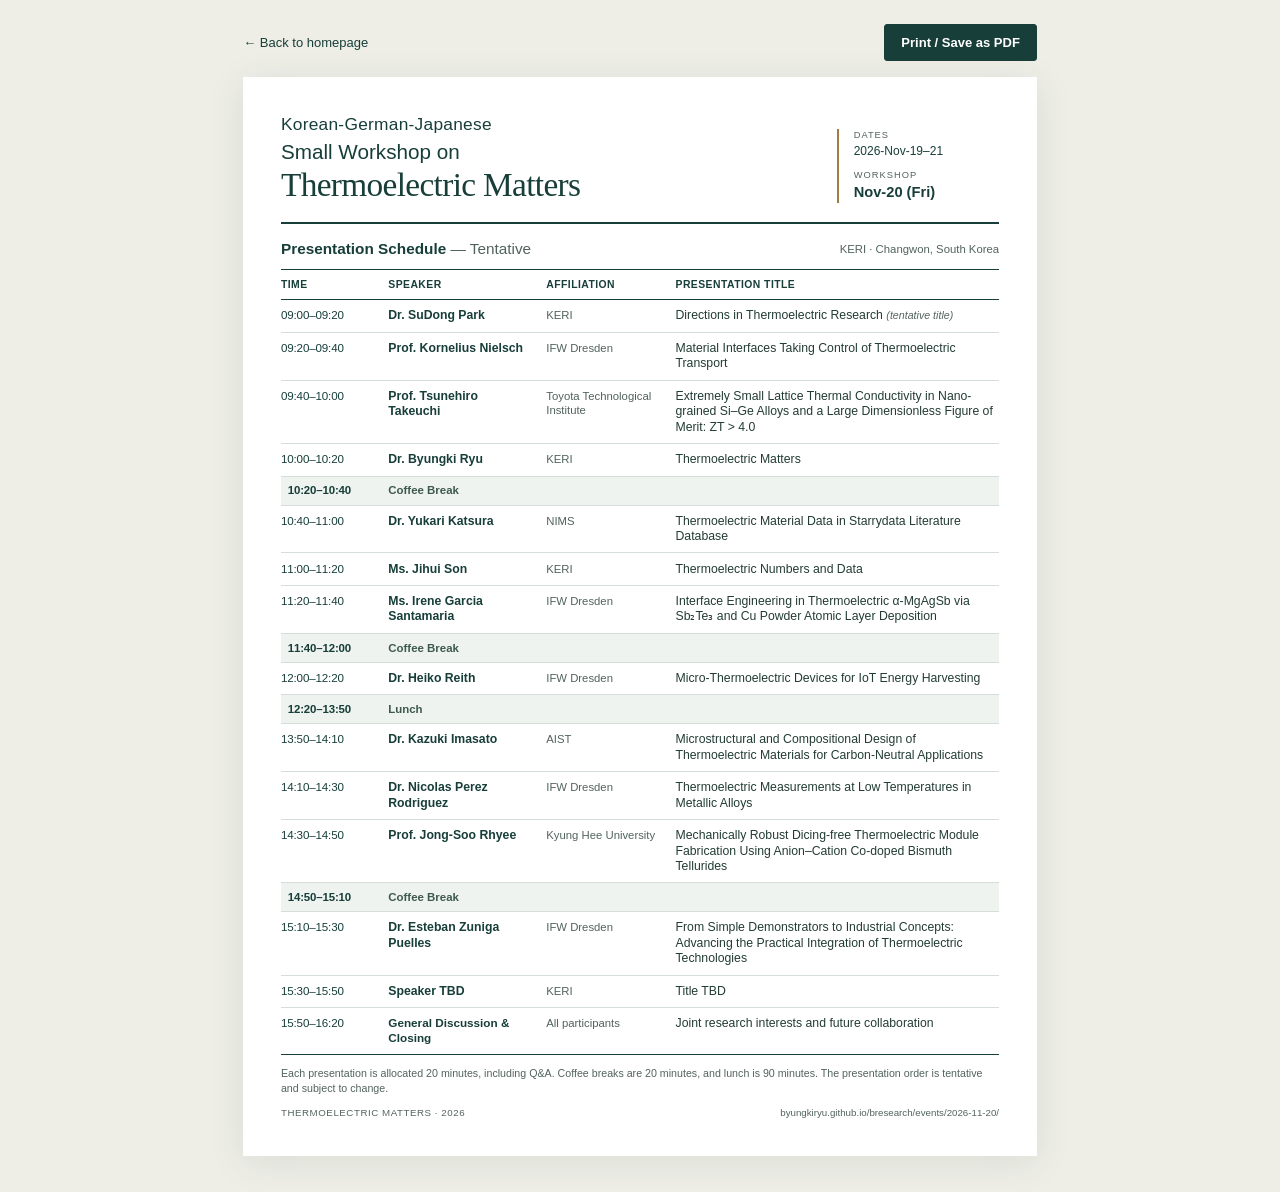
==== src/events/2026-11-20/index.html @ 272d26db "Add printable Thermoelectric Matters workshop page Publish the November 20, 2026 tentative program a" ====
<!doctype html>
<html lang="en">
<head>
  <meta charset="utf-8">
  <meta name="viewport" content="width=device-width, initial-scale=1">
  <meta name="theme-color" content="#173e39">
  <meta name="description" content="Tentative presentation schedule for the Korean-German-Japanese Small Workshop on Thermoelectric Matters, November 20, 2026, at KERI in Changwon.">
  <title>Thermoelectric Matters · Workshop Program · November 20, 2026</title>
  <style>
    :root { --ink: #173e39; --muted: #52635e; --line: #d5ded8; --accent: #a27c43; --wash: #eef3ef; }
    * { box-sizing: border-box; }
    body { margin: 0; color: var(--ink); background: #eeeee7; font-family: Arial, Helvetica, sans-serif; -webkit-font-smoothing: antialiased; }
    a { color: inherit; }
    a:focus-visible, button:focus-visible { outline: 3px solid var(--accent); outline-offset: 4px; }
    .toolbar { width: min(210mm, calc(100% - 32px)); margin: 24px auto 16px; display: flex; align-items: center; justify-content: space-between; gap: 16px; font-size: 13px; }
    .back-link { text-decoration: none; }
    .back-link:hover { text-decoration: underline; }
    .print-button { appearance: none; border: 1px solid var(--ink); border-radius: 3px; padding: 10px 16px; color: white; background: var(--ink); font: inherit; font-weight: 600; cursor: pointer; }
    .print-button:hover { background: #28564d; }
    .paper { width: 210mm; max-width: calc(100% - 32px); margin: 0 auto 36px; padding: 10mm; background: white; box-shadow: 0 6px 35px #173e3918; }
    .masthead { display: grid; grid-template-columns: minmax(0, 1fr) 43mm; align-items: end; gap: 7mm; padding: 0 0 5mm; border-bottom: 2px solid var(--ink); }
    h1 { margin: 0; font-weight: 400; line-height: 1.12; }
    .countries { display: block; font-size: 13pt; letter-spacing: .015em; margin-bottom: 1.6mm; }
    .event-kind { display: block; font-size: 15.5pt; margin-bottom: .6mm; }
    .subject { display: block; font-family: Georgia, 'Times New Roman', serif; font-size: 25pt; letter-spacing: -.65px; }
    .event-meta { border-left: 2px solid var(--accent); padding-left: 4mm; font-size: 9pt; line-height: 1.35; }
    .event-meta p { margin: 0 0 2.5mm; }
    .event-meta p:last-child { margin-bottom: 0; }
    .meta-label { display: block; text-transform: uppercase; letter-spacing: 1px; color: var(--muted); font-size: 7pt; margin-bottom: .5mm; }
    .workshop-date { font-size: 11pt; font-weight: 700; }
    .section-heading { display: flex; align-items: center; justify-content: space-between; gap: 12px; margin: 4mm 0 2.8mm; }
    h2 { font-size: 11.5pt; line-height: 1.25; font-weight: 700; margin: 0; }
    h2 span { font-weight: 400; color: var(--muted); }
    .venue { margin: 0; color: var(--muted); font-size: 8.5pt; text-align: right; }
    table { border-collapse: collapse; table-layout: fixed; width: 100%; font-size: 9.2pt; line-height: 1.25; }
    col.time { width: 14%; }
    col.speaker { width: 22%; }
    col.affiliation { width: 18%; }
    col.presentation { width: 46%; }
    th { padding: 2.2mm 1.8mm; text-align: left; font-size: 7.8pt; letter-spacing: .45px; text-transform: uppercase; border-top: 1px solid var(--ink); border-bottom: 1px solid var(--ink); font-weight: 700; }
    td { padding: 2.15mm 1.8mm; vertical-align: top; border-bottom: .6px solid var(--line); overflow-wrap: normal; }
    th:first-child, td:first-child { padding-left: 0; }
    th:last-child, td:last-child { padding-right: 0; }
    td.time { white-space: nowrap; font-size: 8.7pt; font-variant-numeric: tabular-nums; letter-spacing: -.15px; }
    td.speaker { font-weight: 600; }
    td.affiliation { font-size: 8.5pt; color: var(--muted); }
    td.title { color: #233c35; }
    .tentative-title { font-size: 8pt; font-weight: 400; color: var(--muted); white-space: nowrap; }
    .break td { padding-top: 1.8mm; padding-bottom: 1.8mm; background: var(--wash); font-size: 8.6pt; font-weight: 600; }
    .break td:first-child { padding-left: 1.8mm; }
    .break td:last-child { color: #3e5950; }
    .closing td { border-bottom: 1px solid var(--ink); }
    .closing .speaker { font-size: 8.8pt; }
    .program-note { margin: 3mm 0 0; color: var(--muted); font-size: 8pt; line-height: 1.4; }
    .paper-footer { margin-top: 3mm; display: flex; justify-content: space-between; align-items: center; gap: 12px; font-size: 7.3pt; color: var(--muted); }
    .paper-footer span:first-child { letter-spacing: .55px; }
    .paper-footer a { text-decoration: none; }
    @media screen and (max-width: 720px) {
      .toolbar { margin-top: 16px; font-size: 12px; }
      .print-button { padding: 9px 11px; }
      .paper { padding: 22px 18px; }
      .masthead { display: block; }
      .countries { font-size: 12pt; }
      .event-kind { font-size: 14pt; }
      .subject { font-size: 25pt; }
      .event-meta { margin-top: 18px; display: flex; gap: 22px; }
      .event-meta p { margin: 0; }
      .section-heading { display: block; margin-top: 18px; }
      .venue { text-align: left; margin-top: 5px; }
      .schedule-scroll { overflow-x: auto; margin-top: 12px; }
      table { min-width: 680px; }
      .program-note { margin-top: 14px; }
      .paper-footer { align-items: flex-start; flex-direction: column; gap: 5px; margin-top: 15px; }
    }
    @page { size: A4 portrait; margin: 10mm; }
    @media print {
      html, body { width: auto; margin: 0; padding: 0; background: white; }
      body { -webkit-print-color-adjust: exact; print-color-adjust: exact; }
      .toolbar { display: none !important; }
      .paper { width: auto; max-width: none; margin: 0; padding: 0; box-shadow: none; }
      .schedule-scroll { overflow: visible; }
      table { min-width: 0; }
      thead { display: table-header-group; }
      tr, .masthead, .section-heading, .program-note, .paper-footer { break-inside: avoid; page-break-inside: avoid; }
      h2 { break-after: avoid; }
      a { text-decoration: none; }
    }
  </style>
</head>
<body>
  <nav class="toolbar" aria-label="Program actions">
    <a class="back-link" href="../../#news">← Back to homepage</a>
    <button class="print-button" type="button" id="print-program">Print / Save as PDF</button>
  </nav>
  <main class="paper">
    <header class="masthead">
      <h1><span class="countries">Korean-German-Japanese</span> <span class="event-kind">Small Workshop on</span> <span class="subject">Thermoelectric Matters</span></h1>
      <div class="event-meta">
        <p><span class="meta-label">Dates</span>2026-Nov-19–21</p>
        <p><span class="meta-label">Workshop</span><strong class="workshop-date">Nov-20 (Fri)</strong></p>
      </div>
    </header>
    <div class="section-heading">
      <h2>Presentation Schedule <span>— Tentative</span></h2>
      <p class="venue">KERI · Changwon, South Korea</p>
    </div>
    <div class="schedule-scroll" role="region" aria-label="Workshop presentation schedule" tabindex="0">
      <table aria-label="Tentative presentation schedule for November 20, 2026">
        <colgroup><col class="time"><col class="speaker"><col class="affiliation"><col class="presentation"></colgroup>
        <thead><tr><th scope="col">Time</th><th scope="col">Speaker</th><th scope="col">Affiliation</th><th scope="col">Presentation Title</th></tr></thead>
        <tbody>
          <tr class="talk"><td class="time">09:00–09:20</td><td class="speaker">Dr. SuDong Park</td><td class="affiliation">KERI</td><td class="title">Directions in Thermoelectric Research <em class="tentative-title">(tentative title)</em></td></tr>
          <tr class="talk"><td class="time">09:20–09:40</td><td class="speaker">Prof. Kornelius Nielsch</td><td class="affiliation">IFW Dresden</td><td class="title">Material Interfaces Taking Control of Thermoelectric Transport</td></tr>
          <tr class="talk"><td class="time">09:40–10:00</td><td class="speaker">Prof. Tsunehiro Takeuchi</td><td class="affiliation">Toyota Technological Institute</td><td class="title">Extremely Small Lattice Thermal Conductivity in Nano-grained Si–Ge Alloys and a Large Dimensionless Figure of Merit: ZT &gt; 4.0</td></tr>
          <tr class="talk"><td class="time">10:00–10:20</td><td class="speaker">Dr. Byungki Ryu</td><td class="affiliation">KERI</td><td class="title">Thermoelectric Matters</td></tr>
          <tr class="break"><td class="time">10:20–10:40</td><td colspan="3">Coffee Break</td></tr>
          <tr class="talk"><td class="time">10:40–11:00</td><td class="speaker">Dr. Yukari Katsura</td><td class="affiliation">NIMS</td><td class="title">Thermoelectric Material Data in Starrydata Literature Database</td></tr>
          <tr class="talk"><td class="time">11:00–11:20</td><td class="speaker">Ms. Jihui Son</td><td class="affiliation">KERI</td><td class="title">Thermoelectric Numbers and Data</td></tr>
          <tr class="talk"><td class="time">11:20–11:40</td><td class="speaker">Ms. Irene Garcia Santamaria</td><td class="affiliation">IFW Dresden</td><td class="title">Interface Engineering in Thermoelectric α-MgAgSb via Sb₂Te₃ and Cu Powder Atomic Layer Deposition</td></tr>
          <tr class="break"><td class="time">11:40–12:00</td><td colspan="3">Coffee Break</td></tr>
          <tr class="talk"><td class="time">12:00–12:20</td><td class="speaker">Dr. Heiko Reith</td><td class="affiliation">IFW Dresden</td><td class="title">Micro-Thermoelectric Devices for IoT Energy Harvesting</td></tr>
          <tr class="break"><td class="time">12:20–13:50</td><td colspan="3">Lunch</td></tr>
          <tr class="talk"><td class="time">13:50–14:10</td><td class="speaker">Dr. Kazuki Imasato</td><td class="affiliation">AIST</td><td class="title">Microstructural and Compositional Design of Thermoelectric Materials for Carbon-Neutral Applications</td></tr>
          <tr class="talk"><td class="time">14:10–14:30</td><td class="speaker">Dr. Nicolas Perez Rodriguez</td><td class="affiliation">IFW Dresden</td><td class="title">Thermoelectric Measurements at Low Temperatures in Metallic Alloys</td></tr>
          <tr class="talk"><td class="time">14:30–14:50</td><td class="speaker">Prof. Jong-Soo Rhyee</td><td class="affiliation">Kyung Hee University</td><td class="title">Mechanically Robust Dicing-free Thermoelectric Module Fabrication Using Anion–Cation Co-doped Bismuth Tellurides</td></tr>
          <tr class="break"><td class="time">14:50–15:10</td><td colspan="3">Coffee Break</td></tr>
          <tr class="talk"><td class="time">15:10–15:30</td><td class="speaker">Dr. Esteban Zuniga Puelles</td><td class="affiliation">IFW Dresden</td><td class="title">From Simple Demonstrators to Industrial Concepts: Advancing the Practical Integration of Thermoelectric Technologies</td></tr>
          <tr class="talk"><td class="time">15:30–15:50</td><td class="speaker">Speaker TBD</td><td class="affiliation">KERI</td><td class="title">Title TBD</td></tr>
          <tr class="closing"><td class="time">15:50–16:20</td><td class="speaker">General Discussion &amp; Closing</td><td class="affiliation">All participants</td><td class="title">Joint research interests and future collaboration</td></tr>
        </tbody>
      </table>
    </div>
    <p class="program-note">Each presentation is allocated 20 minutes, including Q&amp;A. Coffee breaks are 20 minutes, and lunch is 90 minutes. The presentation order is tentative and subject to change.</p>
    <footer class="paper-footer"><span>THERMOELECTRIC MATTERS · 2026</span><a href="https://byungkiryu.github.io/bresearch/events/2026-11-20/">byungkiryu.github.io/bresearch/events/2026-11-20/</a></footer>
  </main>
  <script>document.getElementById('print-program').addEventListener('click', function () { window.print(); });</script>
</body>
</html>
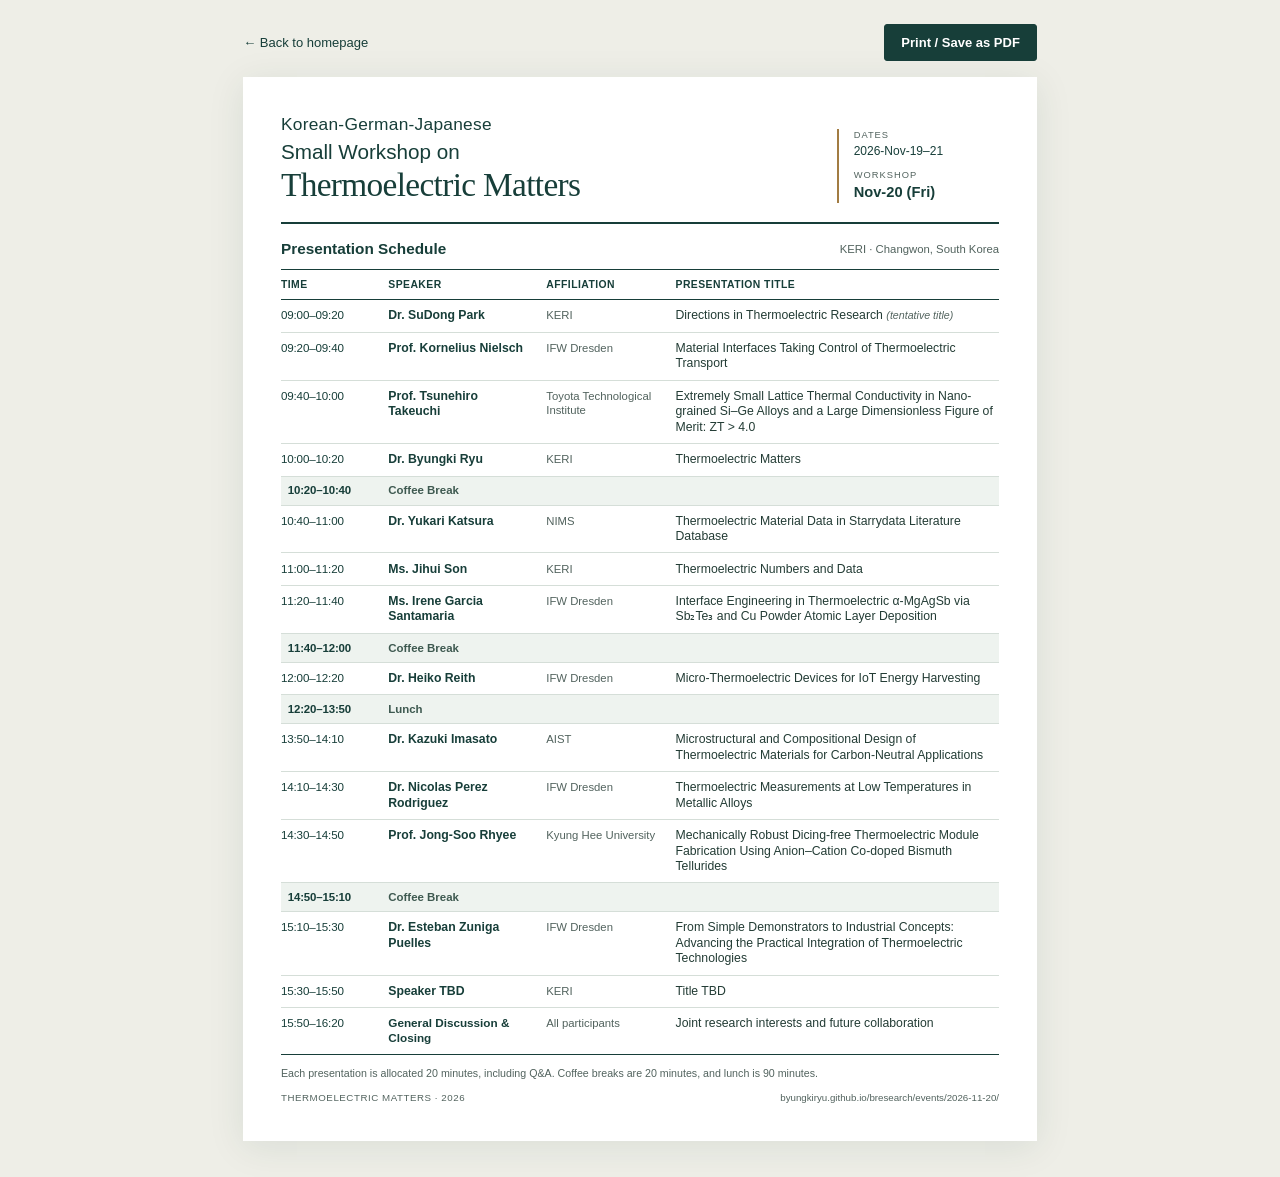
==== commit 91af1843: "Update presentation bibliography and workshop schedule wording Import the November 9 Zotero presenta" ====
--- a/src/events/2026-11-20/index.html
+++ b/src/events/2026-11-20/index.html
@@ -4,7 +4,7 @@
   <meta charset="utf-8">
   <meta name="viewport" content="width=device-width, initial-scale=1">
   <meta name="theme-color" content="#173e39">
-  <meta name="description" content="Tentative presentation schedule for the Korean-German-Japanese Small Workshop on Thermoelectric Matters, November 20, 2026, at KERI in Changwon.">
+  <meta name="description" content="Presentation schedule for the Korean-German-Japanese Small Workshop on Thermoelectric Matters, November 20, 2026, at KERI in Changwon.">
   <title>Thermoelectric Matters · Workshop Program · November 20, 2026</title>
   <style>
     :root { --ink: #173e39; --muted: #52635e; --line: #d5ded8; --accent: #a27c43; --wash: #eef3ef; }
@@ -101,11 +101,11 @@
       </div>
     </header>
     <div class="section-heading">
-      <h2>Presentation Schedule <span>— Tentative</span></h2>
+      <h2>Presentation Schedule</h2>
       <p class="venue">KERI · Changwon, South Korea</p>
     </div>
     <div class="schedule-scroll" role="region" aria-label="Workshop presentation schedule" tabindex="0">
-      <table aria-label="Tentative presentation schedule for November 20, 2026">
+      <table aria-label="Presentation schedule for November 20, 2026">
         <colgroup><col class="time"><col class="speaker"><col class="affiliation"><col class="presentation"></colgroup>
         <thead><tr><th scope="col">Time</th><th scope="col">Speaker</th><th scope="col">Affiliation</th><th scope="col">Presentation Title</th></tr></thead>
         <tbody>
@@ -130,7 +130,7 @@
         </tbody>
       </table>
     </div>
-    <p class="program-note">Each presentation is allocated 20 minutes, including Q&amp;A. Coffee breaks are 20 minutes, and lunch is 90 minutes. The presentation order is tentative and subject to change.</p>
+    <p class="program-note">Each presentation is allocated 20 minutes, including Q&amp;A. Coffee breaks are 20 minutes, and lunch is 90 minutes.</p>
     <footer class="paper-footer"><span>THERMOELECTRIC MATTERS · 2026</span><a href="https://byungkiryu.github.io/bresearch/events/2026-11-20/">byungkiryu.github.io/bresearch/events/2026-11-20/</a></footer>
   </main>
   <script>document.getElementById('print-program').addEventListener('click', function () { window.print(); });</script>
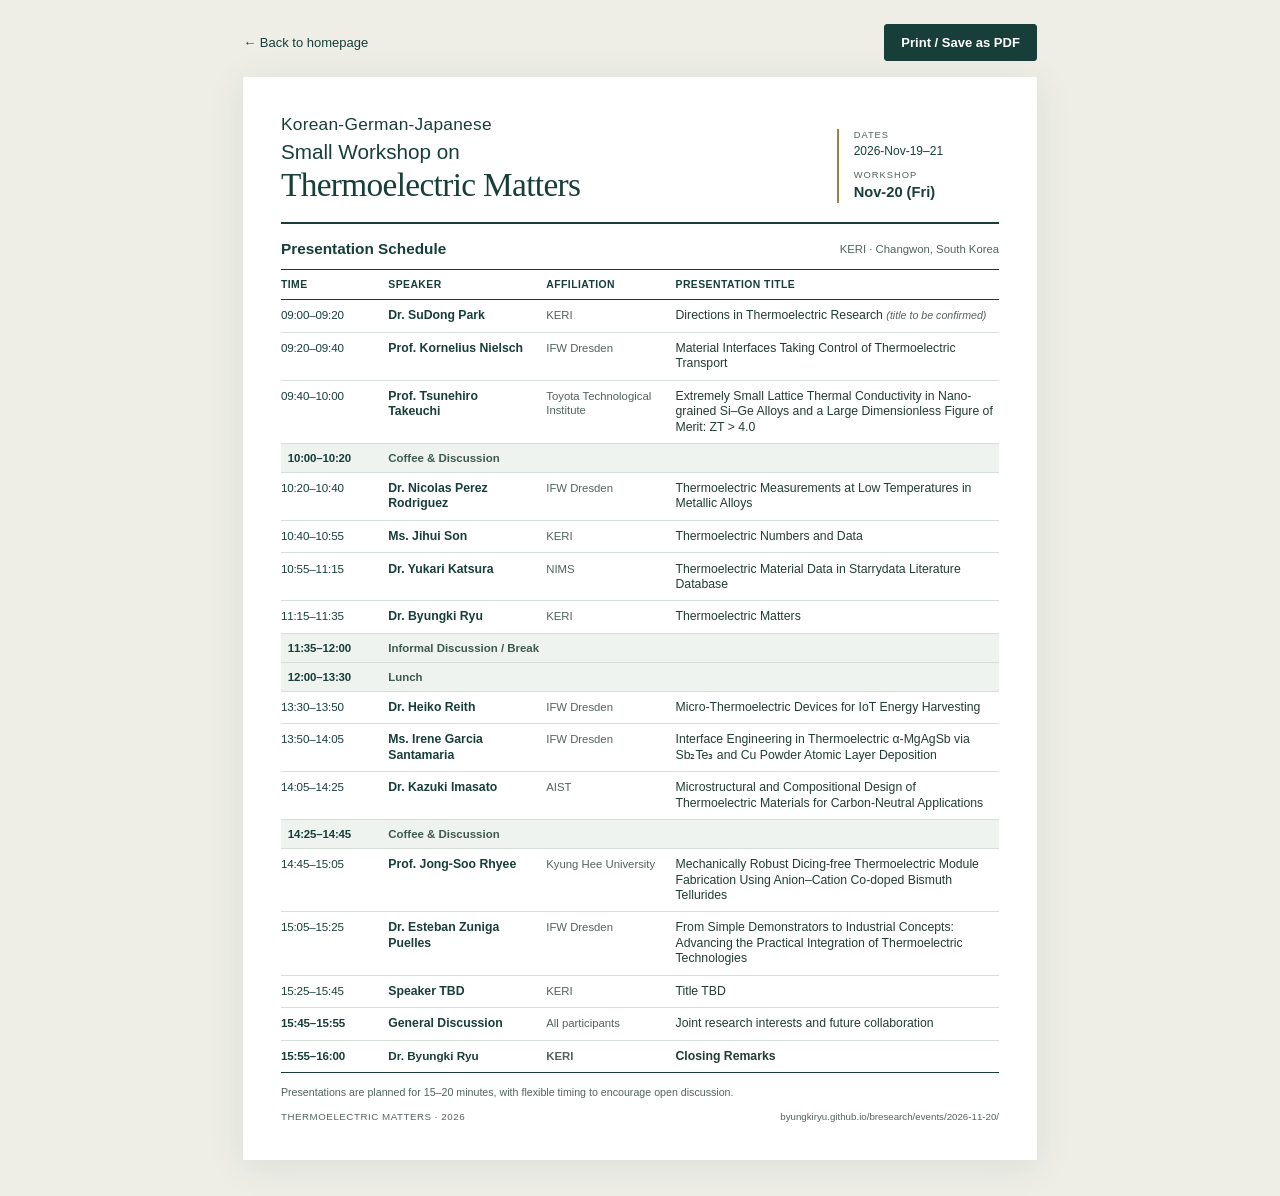
==== commit 52788c30: "Revise November workshop program and discussion timings Apply the supplied 19-row program, including" ====
--- a/src/events/2026-11-20/index.html
+++ b/src/events/2026-11-20/index.html
@@ -45,11 +45,12 @@
     td.speaker { font-weight: 600; }
     td.affiliation { font-size: 8.5pt; color: var(--muted); }
     td.title { color: #233c35; }
-    .tentative-title { font-size: 8pt; font-weight: 400; color: var(--muted); white-space: nowrap; }
+    .title-note { font-size: 8pt; font-weight: 400; color: var(--muted); white-space: nowrap; }
     .break td { padding-top: 1.8mm; padding-bottom: 1.8mm; background: var(--wash); font-size: 8.6pt; font-weight: 600; }
     .break td:first-child { padding-left: 1.8mm; }
     .break td:last-child { color: #3e5950; }
     .closing td { border-bottom: 1px solid var(--ink); }
+    .closing td, .discussion .time { font-weight: 600; }
     .closing .speaker { font-size: 8.8pt; }
     .program-note { margin: 3mm 0 0; color: var(--muted); font-size: 8pt; line-height: 1.4; }
     .paper-footer { margin-top: 3mm; display: flex; justify-content: space-between; align-items: center; gap: 12px; font-size: 7.3pt; color: var(--muted); }
@@ -109,28 +110,29 @@
         <colgroup><col class="time"><col class="speaker"><col class="affiliation"><col class="presentation"></colgroup>
         <thead><tr><th scope="col">Time</th><th scope="col">Speaker</th><th scope="col">Affiliation</th><th scope="col">Presentation Title</th></tr></thead>
         <tbody>
-          <tr class="talk"><td class="time">09:00–09:20</td><td class="speaker">Dr. SuDong Park</td><td class="affiliation">KERI</td><td class="title">Directions in Thermoelectric Research <em class="tentative-title">(tentative title)</em></td></tr>
+          <tr class="talk"><td class="time">09:00–09:20</td><td class="speaker">Dr. SuDong Park</td><td class="affiliation">KERI</td><td class="title">Directions in Thermoelectric Research <em class="title-note">(title to be confirmed)</em></td></tr>
           <tr class="talk"><td class="time">09:20–09:40</td><td class="speaker">Prof. Kornelius Nielsch</td><td class="affiliation">IFW Dresden</td><td class="title">Material Interfaces Taking Control of Thermoelectric Transport</td></tr>
           <tr class="talk"><td class="time">09:40–10:00</td><td class="speaker">Prof. Tsunehiro Takeuchi</td><td class="affiliation">Toyota Technological Institute</td><td class="title">Extremely Small Lattice Thermal Conductivity in Nano-grained Si–Ge Alloys and a Large Dimensionless Figure of Merit: ZT &gt; 4.0</td></tr>
-          <tr class="talk"><td class="time">10:00–10:20</td><td class="speaker">Dr. Byungki Ryu</td><td class="affiliation">KERI</td><td class="title">Thermoelectric Matters</td></tr>
-          <tr class="break"><td class="time">10:20–10:40</td><td colspan="3">Coffee Break</td></tr>
-          <tr class="talk"><td class="time">10:40–11:00</td><td class="speaker">Dr. Yukari Katsura</td><td class="affiliation">NIMS</td><td class="title">Thermoelectric Material Data in Starrydata Literature Database</td></tr>
-          <tr class="talk"><td class="time">11:00–11:20</td><td class="speaker">Ms. Jihui Son</td><td class="affiliation">KERI</td><td class="title">Thermoelectric Numbers and Data</td></tr>
-          <tr class="talk"><td class="time">11:20–11:40</td><td class="speaker">Ms. Irene Garcia Santamaria</td><td class="affiliation">IFW Dresden</td><td class="title">Interface Engineering in Thermoelectric α-MgAgSb via Sb₂Te₃ and Cu Powder Atomic Layer Deposition</td></tr>
-          <tr class="break"><td class="time">11:40–12:00</td><td colspan="3">Coffee Break</td></tr>
-          <tr class="talk"><td class="time">12:00–12:20</td><td class="speaker">Dr. Heiko Reith</td><td class="affiliation">IFW Dresden</td><td class="title">Micro-Thermoelectric Devices for IoT Energy Harvesting</td></tr>
-          <tr class="break"><td class="time">12:20–13:50</td><td colspan="3">Lunch</td></tr>
-          <tr class="talk"><td class="time">13:50–14:10</td><td class="speaker">Dr. Kazuki Imasato</td><td class="affiliation">AIST</td><td class="title">Microstructural and Compositional Design of Thermoelectric Materials for Carbon-Neutral Applications</td></tr>
-          <tr class="talk"><td class="time">14:10–14:30</td><td class="speaker">Dr. Nicolas Perez Rodriguez</td><td class="affiliation">IFW Dresden</td><td class="title">Thermoelectric Measurements at Low Temperatures in Metallic Alloys</td></tr>
-          <tr class="talk"><td class="time">14:30–14:50</td><td class="speaker">Prof. Jong-Soo Rhyee</td><td class="affiliation">Kyung Hee University</td><td class="title">Mechanically Robust Dicing-free Thermoelectric Module Fabrication Using Anion–Cation Co-doped Bismuth Tellurides</td></tr>
-          <tr class="break"><td class="time">14:50–15:10</td><td colspan="3">Coffee Break</td></tr>
-          <tr class="talk"><td class="time">15:10–15:30</td><td class="speaker">Dr. Esteban Zuniga Puelles</td><td class="affiliation">IFW Dresden</td><td class="title">From Simple Demonstrators to Industrial Concepts: Advancing the Practical Integration of Thermoelectric Technologies</td></tr>
-          <tr class="talk"><td class="time">15:30–15:50</td><td class="speaker">Speaker TBD</td><td class="affiliation">KERI</td><td class="title">Title TBD</td></tr>
-          <tr class="closing"><td class="time">15:50–16:20</td><td class="speaker">General Discussion &amp; Closing</td><td class="affiliation">All participants</td><td class="title">Joint research interests and future collaboration</td></tr>
+          <tr class="break"><td class="time">10:00–10:20</td><td colspan="3">Coffee &amp; Discussion</td></tr>
+          <tr class="talk"><td class="time">10:20–10:40</td><td class="speaker">Dr. Nicolas Perez Rodriguez</td><td class="affiliation">IFW Dresden</td><td class="title">Thermoelectric Measurements at Low Temperatures in Metallic Alloys</td></tr>
+          <tr class="talk"><td class="time">10:40–10:55</td><td class="speaker">Ms. Jihui Son</td><td class="affiliation">KERI</td><td class="title">Thermoelectric Numbers and Data</td></tr>
+          <tr class="talk"><td class="time">10:55–11:15</td><td class="speaker">Dr. Yukari Katsura</td><td class="affiliation">NIMS</td><td class="title">Thermoelectric Material Data in Starrydata Literature Database</td></tr>
+          <tr class="talk"><td class="time">11:15–11:35</td><td class="speaker">Dr. Byungki Ryu</td><td class="affiliation">KERI</td><td class="title">Thermoelectric Matters</td></tr>
+          <tr class="break"><td class="time">11:35–12:00</td><td colspan="3">Informal Discussion / Break</td></tr>
+          <tr class="break"><td class="time">12:00–13:30</td><td colspan="3">Lunch</td></tr>
+          <tr class="talk"><td class="time">13:30–13:50</td><td class="speaker">Dr. Heiko Reith</td><td class="affiliation">IFW Dresden</td><td class="title">Micro-Thermoelectric Devices for IoT Energy Harvesting</td></tr>
+          <tr class="talk"><td class="time">13:50–14:05</td><td class="speaker">Ms. Irene Garcia Santamaria</td><td class="affiliation">IFW Dresden</td><td class="title">Interface Engineering in Thermoelectric α-MgAgSb via Sb₂Te₃ and Cu Powder Atomic Layer Deposition</td></tr>
+          <tr class="talk"><td class="time">14:05–14:25</td><td class="speaker">Dr. Kazuki Imasato</td><td class="affiliation">AIST</td><td class="title">Microstructural and Compositional Design of Thermoelectric Materials for Carbon-Neutral Applications</td></tr>
+          <tr class="break"><td class="time">14:25–14:45</td><td colspan="3">Coffee &amp; Discussion</td></tr>
+          <tr class="talk"><td class="time">14:45–15:05</td><td class="speaker">Prof. Jong-Soo Rhyee</td><td class="affiliation">Kyung Hee University</td><td class="title">Mechanically Robust Dicing-free Thermoelectric Module Fabrication Using Anion–Cation Co-doped Bismuth Tellurides</td></tr>
+          <tr class="talk"><td class="time">15:05–15:25</td><td class="speaker">Dr. Esteban Zuniga Puelles</td><td class="affiliation">IFW Dresden</td><td class="title">From Simple Demonstrators to Industrial Concepts: Advancing the Practical Integration of Thermoelectric Technologies</td></tr>
+          <tr class="talk"><td class="time">15:25–15:45</td><td class="speaker">Speaker TBD</td><td class="affiliation">KERI</td><td class="title">Title TBD</td></tr>
+          <tr class="discussion"><td class="time">15:45–15:55</td><td class="speaker">General Discussion</td><td class="affiliation">All participants</td><td class="title">Joint research interests and future collaboration</td></tr>
+          <tr class="closing"><td class="time">15:55–16:00</td><td class="speaker">Dr. Byungki Ryu</td><td class="affiliation">KERI</td><td class="title">Closing Remarks</td></tr>
         </tbody>
       </table>
     </div>
-    <p class="program-note">Each presentation is allocated 20 minutes, including Q&amp;A. Coffee breaks are 20 minutes, and lunch is 90 minutes.</p>
+    <p class="program-note">Presentations are planned for 15–20 minutes, with flexible timing to encourage open discussion.</p>
     <footer class="paper-footer"><span>THERMOELECTRIC MATTERS · 2026</span><a href="https://byungkiryu.github.io/bresearch/events/2026-11-20/">byungkiryu.github.io/bresearch/events/2026-11-20/</a></footer>
   </main>
   <script>document.getElementById('print-program').addEventListener('click', function () { window.print(); });</script>
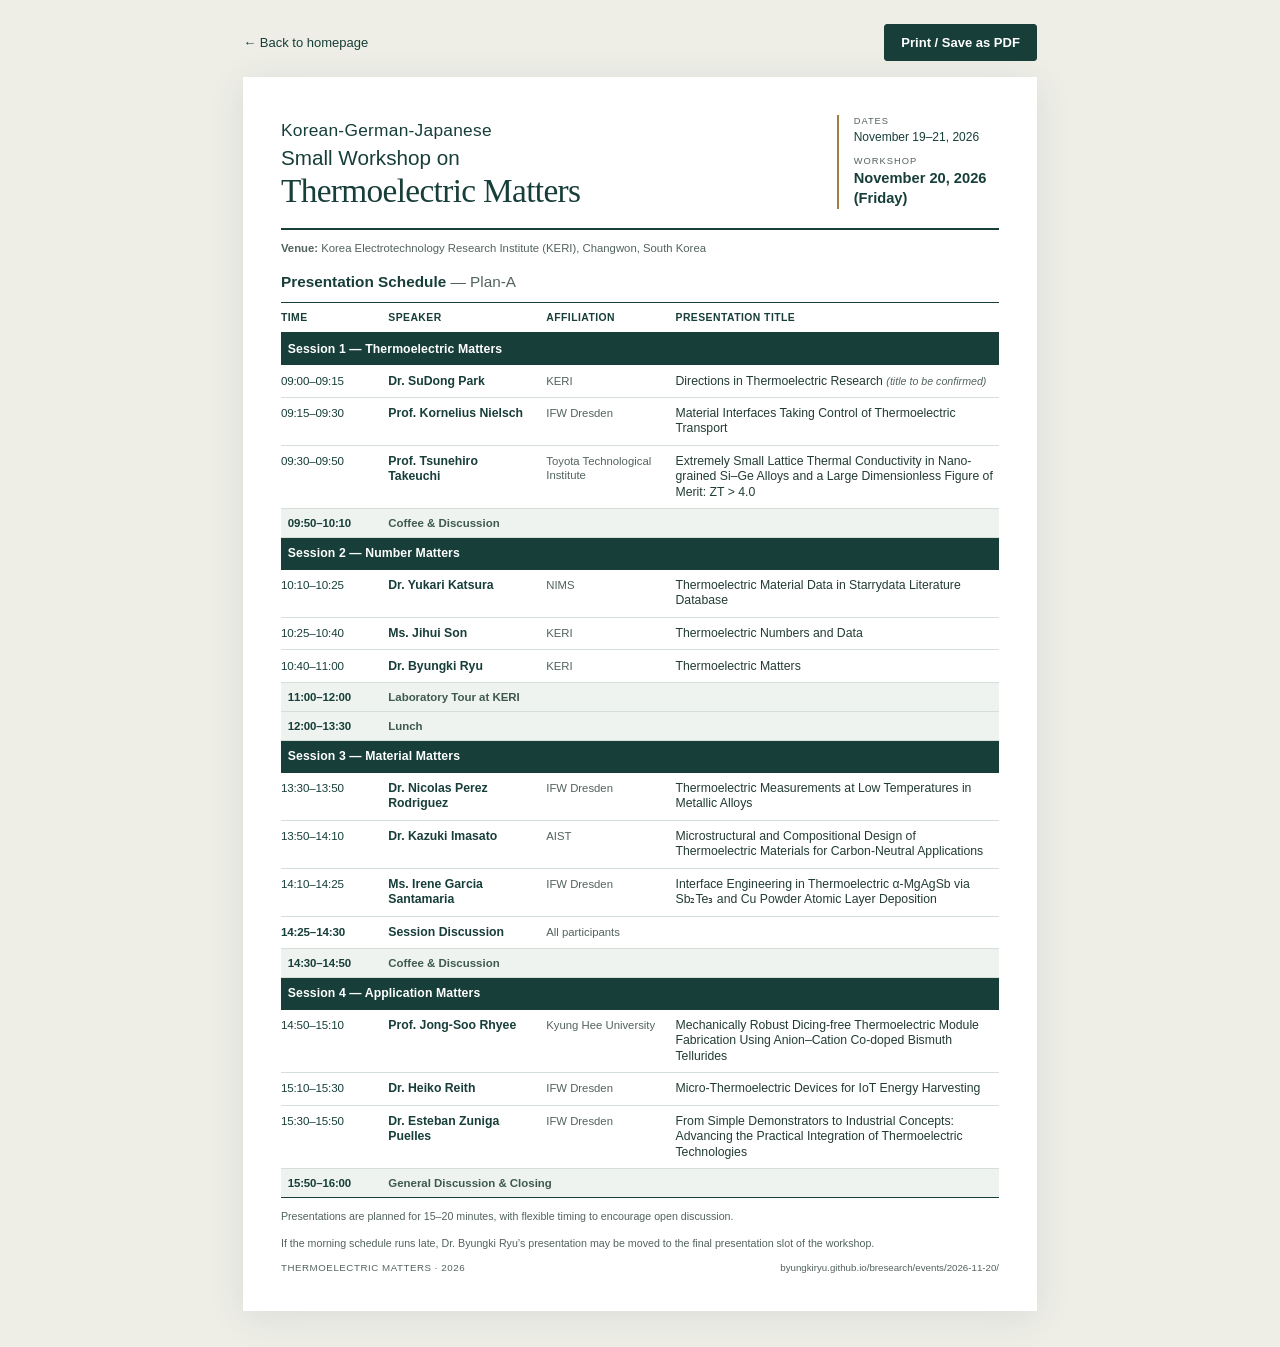
==== commit af7f6371: "Update workshop introduction and Plan-A program Replace the event introduction with the approved wel" ====
--- a/src/events/2026-11-20/index.html
+++ b/src/events/2026-11-20/index.html
@@ -31,7 +31,7 @@
     .section-heading { display: flex; align-items: center; justify-content: space-between; gap: 12px; margin: 4mm 0 2.8mm; }
     h2 { font-size: 11.5pt; line-height: 1.25; font-weight: 700; margin: 0; }
     h2 span { font-weight: 400; color: var(--muted); }
-    .venue { margin: 0; color: var(--muted); font-size: 8.5pt; text-align: right; }
+    .venue { margin: 3mm 0 0; color: var(--muted); font-size: 8.5pt; line-height: 1.4; }
     table { border-collapse: collapse; table-layout: fixed; width: 100%; font-size: 9.2pt; line-height: 1.25; }
     col.time { width: 14%; }
     col.speaker { width: 22%; }
@@ -46,6 +46,7 @@
     td.affiliation { font-size: 8.5pt; color: var(--muted); }
     td.title { color: #233c35; }
     .title-note { font-size: 8pt; font-weight: 400; color: var(--muted); white-space: nowrap; }
+    .session-heading th { padding: 2.2mm 1.8mm; background: var(--ink); color: white; border: 0; text-transform: none; letter-spacing: .1px; font-size: 9.2pt; }
     .break td { padding-top: 1.8mm; padding-bottom: 1.8mm; background: var(--wash); font-size: 8.6pt; font-weight: 600; }
     .break td:first-child { padding-left: 1.8mm; }
     .break td:last-child { color: #3e5950; }
@@ -81,6 +82,9 @@
       .paper { width: auto; max-width: none; margin: 0; padding: 0; box-shadow: none; }
       .schedule-scroll { overflow: visible; }
       table { min-width: 0; }
+      td { padding-top: 1.2mm; padding-bottom: 1.2mm; }
+      .session-heading th { padding-top: 1.5mm; padding-bottom: 1.5mm; }
+      .session-heading { break-after: avoid; page-break-after: avoid; }
       thead { display: table-header-group; }
       tr, .masthead, .section-heading, .program-note, .paper-footer { break-inside: avoid; page-break-inside: avoid; }
       h2 { break-after: avoid; }
@@ -97,42 +101,60 @@
     <header class="masthead">
       <h1><span class="countries">Korean-German-Japanese</span> <span class="event-kind">Small Workshop on</span> <span class="subject">Thermoelectric Matters</span></h1>
       <div class="event-meta">
-        <p><span class="meta-label">Dates</span>2026-Nov-19–21</p>
-        <p><span class="meta-label">Workshop</span><strong class="workshop-date">Nov-20 (Fri)</strong></p>
+        <p><span class="meta-label">Dates</span>November 19–21, 2026</p>
+        <p><span class="meta-label">Workshop</span><strong class="workshop-date">November 20, 2026<br>(Friday)</strong></p>
       </div>
     </header>
+    <p class="venue"><strong>Venue:</strong> Korea Electrotechnology Research Institute (KERI), Changwon, South Korea</p>
     <div class="section-heading">
-      <h2>Presentation Schedule</h2>
-      <p class="venue">KERI · Changwon, South Korea</p>
+      <h2>Presentation Schedule <span>— Plan-A</span></h2>
     </div>
     <div class="schedule-scroll" role="region" aria-label="Workshop presentation schedule" tabindex="0">
       <table aria-label="Presentation schedule for November 20, 2026">
         <colgroup><col class="time"><col class="speaker"><col class="affiliation"><col class="presentation"></colgroup>
         <thead><tr><th scope="col">Time</th><th scope="col">Speaker</th><th scope="col">Affiliation</th><th scope="col">Presentation Title</th></tr></thead>
+        <tbody aria-labelledby="session-1">
+          <tr class="session-heading"><th id="session-1" scope="rowgroup" colspan="4">Session 1 — Thermoelectric Matters</th></tr>
+          <tr class="talk"><td class="time">09:00–09:15</td><td class="speaker">Dr. SuDong Park</td><td class="affiliation">KERI</td><td class="title">Directions in Thermoelectric Research <em class="title-note">(title to be confirmed)</em></td></tr>
+          <tr class="talk"><td class="time">09:15–09:30</td><td class="speaker">Prof. Kornelius Nielsch</td><td class="affiliation">IFW Dresden</td><td class="title">Material Interfaces Taking Control of Thermoelectric Transport</td></tr>
+          <tr class="talk"><td class="time">09:30–09:50</td><td class="speaker">Prof. Tsunehiro Takeuchi</td><td class="affiliation">Toyota Technological Institute</td><td class="title">Extremely Small Lattice Thermal Conductivity in Nano-grained Si–Ge Alloys and a Large Dimensionless Figure of Merit: ZT &gt; 4.0</td></tr>
+        </tbody>
         <tbody>
-          <tr class="talk"><td class="time">09:00–09:20</td><td class="speaker">Dr. SuDong Park</td><td class="affiliation">KERI</td><td class="title">Directions in Thermoelectric Research <em class="title-note">(title to be confirmed)</em></td></tr>
-          <tr class="talk"><td class="time">09:20–09:40</td><td class="speaker">Prof. Kornelius Nielsch</td><td class="affiliation">IFW Dresden</td><td class="title">Material Interfaces Taking Control of Thermoelectric Transport</td></tr>
-          <tr class="talk"><td class="time">09:40–10:00</td><td class="speaker">Prof. Tsunehiro Takeuchi</td><td class="affiliation">Toyota Technological Institute</td><td class="title">Extremely Small Lattice Thermal Conductivity in Nano-grained Si–Ge Alloys and a Large Dimensionless Figure of Merit: ZT &gt; 4.0</td></tr>
-          <tr class="break"><td class="time">10:00–10:20</td><td colspan="3">Coffee &amp; Discussion</td></tr>
-          <tr class="talk"><td class="time">10:20–10:40</td><td class="speaker">Dr. Nicolas Perez Rodriguez</td><td class="affiliation">IFW Dresden</td><td class="title">Thermoelectric Measurements at Low Temperatures in Metallic Alloys</td></tr>
-          <tr class="talk"><td class="time">10:40–10:55</td><td class="speaker">Ms. Jihui Son</td><td class="affiliation">KERI</td><td class="title">Thermoelectric Numbers and Data</td></tr>
-          <tr class="talk"><td class="time">10:55–11:15</td><td class="speaker">Dr. Yukari Katsura</td><td class="affiliation">NIMS</td><td class="title">Thermoelectric Material Data in Starrydata Literature Database</td></tr>
-          <tr class="talk"><td class="time">11:15–11:35</td><td class="speaker">Dr. Byungki Ryu</td><td class="affiliation">KERI</td><td class="title">Thermoelectric Matters</td></tr>
-          <tr class="break"><td class="time">11:35–12:00</td><td colspan="3">Informal Discussion / Break</td></tr>
+          <tr class="break"><td class="time">09:50–10:10</td><td colspan="3">Coffee &amp; Discussion</td></tr>
+        </tbody>
+        <tbody aria-labelledby="session-2">
+          <tr class="session-heading"><th id="session-2" scope="rowgroup" colspan="4">Session 2 — Number Matters</th></tr>
+          <tr class="talk"><td class="time">10:10–10:25</td><td class="speaker">Dr. Yukari Katsura</td><td class="affiliation">NIMS</td><td class="title">Thermoelectric Material Data in Starrydata Literature Database</td></tr>
+          <tr class="talk"><td class="time">10:25–10:40</td><td class="speaker">Ms. Jihui Son</td><td class="affiliation">KERI</td><td class="title">Thermoelectric Numbers and Data</td></tr>
+          <tr class="talk"><td class="time">10:40–11:00</td><td class="speaker">Dr. Byungki Ryu</td><td class="affiliation">KERI</td><td class="title">Thermoelectric Matters</td></tr>
+        </tbody>
+        <tbody>
+          <tr class="break"><td class="time">11:00–12:00</td><td colspan="3">Laboratory Tour at KERI</td></tr>
           <tr class="break"><td class="time">12:00–13:30</td><td colspan="3">Lunch</td></tr>
-          <tr class="talk"><td class="time">13:30–13:50</td><td class="speaker">Dr. Heiko Reith</td><td class="affiliation">IFW Dresden</td><td class="title">Micro-Thermoelectric Devices for IoT Energy Harvesting</td></tr>
-          <tr class="talk"><td class="time">13:50–14:05</td><td class="speaker">Ms. Irene Garcia Santamaria</td><td class="affiliation">IFW Dresden</td><td class="title">Interface Engineering in Thermoelectric α-MgAgSb via Sb₂Te₃ and Cu Powder Atomic Layer Deposition</td></tr>
-          <tr class="talk"><td class="time">14:05–14:25</td><td class="speaker">Dr. Kazuki Imasato</td><td class="affiliation">AIST</td><td class="title">Microstructural and Compositional Design of Thermoelectric Materials for Carbon-Neutral Applications</td></tr>
-          <tr class="break"><td class="time">14:25–14:45</td><td colspan="3">Coffee &amp; Discussion</td></tr>
-          <tr class="talk"><td class="time">14:45–15:05</td><td class="speaker">Prof. Jong-Soo Rhyee</td><td class="affiliation">Kyung Hee University</td><td class="title">Mechanically Robust Dicing-free Thermoelectric Module Fabrication Using Anion–Cation Co-doped Bismuth Tellurides</td></tr>
-          <tr class="talk"><td class="time">15:05–15:25</td><td class="speaker">Dr. Esteban Zuniga Puelles</td><td class="affiliation">IFW Dresden</td><td class="title">From Simple Demonstrators to Industrial Concepts: Advancing the Practical Integration of Thermoelectric Technologies</td></tr>
-          <tr class="talk"><td class="time">15:25–15:45</td><td class="speaker">Speaker TBD</td><td class="affiliation">KERI</td><td class="title">Title TBD</td></tr>
-          <tr class="discussion"><td class="time">15:45–15:55</td><td class="speaker">General Discussion</td><td class="affiliation">All participants</td><td class="title">Joint research interests and future collaboration</td></tr>
-          <tr class="closing"><td class="time">15:55–16:00</td><td class="speaker">Dr. Byungki Ryu</td><td class="affiliation">KERI</td><td class="title">Closing Remarks</td></tr>
+        </tbody>
+        <tbody aria-labelledby="session-3">
+          <tr class="session-heading"><th id="session-3" scope="rowgroup" colspan="4">Session 3 — Material Matters</th></tr>
+          <tr class="talk"><td class="time">13:30–13:50</td><td class="speaker">Dr. Nicolas Perez Rodriguez</td><td class="affiliation">IFW Dresden</td><td class="title">Thermoelectric Measurements at Low Temperatures in Metallic Alloys</td></tr>
+          <tr class="talk"><td class="time">13:50–14:10</td><td class="speaker">Dr. Kazuki Imasato</td><td class="affiliation">AIST</td><td class="title">Microstructural and Compositional Design of Thermoelectric Materials for Carbon-Neutral Applications</td></tr>
+          <tr class="talk"><td class="time">14:10–14:25</td><td class="speaker">Ms. Irene Garcia Santamaria</td><td class="affiliation">IFW Dresden</td><td class="title">Interface Engineering in Thermoelectric α-MgAgSb via Sb₂Te₃ and Cu Powder Atomic Layer Deposition</td></tr>
+          <tr class="discussion"><td class="time">14:25–14:30</td><td class="speaker">Session Discussion</td><td class="affiliation">All participants</td><td class="title"></td></tr>
+        </tbody>
+        <tbody>
+          <tr class="break"><td class="time">14:30–14:50</td><td colspan="3">Coffee &amp; Discussion</td></tr>
+        </tbody>
+        <tbody aria-labelledby="session-4">
+          <tr class="session-heading"><th id="session-4" scope="rowgroup" colspan="4">Session 4 — Application Matters</th></tr>
+          <tr class="talk"><td class="time">14:50–15:10</td><td class="speaker">Prof. Jong-Soo Rhyee</td><td class="affiliation">Kyung Hee University</td><td class="title">Mechanically Robust Dicing-free Thermoelectric Module Fabrication Using Anion–Cation Co-doped Bismuth Tellurides</td></tr>
+          <tr class="talk"><td class="time">15:10–15:30</td><td class="speaker">Dr. Heiko Reith</td><td class="affiliation">IFW Dresden</td><td class="title">Micro-Thermoelectric Devices for IoT Energy Harvesting</td></tr>
+          <tr class="talk"><td class="time">15:30–15:50</td><td class="speaker">Dr. Esteban Zuniga Puelles</td><td class="affiliation">IFW Dresden</td><td class="title">From Simple Demonstrators to Industrial Concepts: Advancing the Practical Integration of Thermoelectric Technologies</td></tr>
+        </tbody>
+        <tbody>
+          <tr class="break closing"><td class="time">15:50–16:00</td><td colspan="3">General Discussion &amp; Closing</td></tr>
         </tbody>
       </table>
     </div>
     <p class="program-note">Presentations are planned for 15–20 minutes, with flexible timing to encourage open discussion.</p>
+    <p class="program-note">If the morning schedule runs late, Dr. Byungki Ryu’s presentation may be moved to the final presentation slot of the workshop.</p>
     <footer class="paper-footer"><span>THERMOELECTRIC MATTERS · 2026</span><a href="https://byungkiryu.github.io/bresearch/events/2026-11-20/">byungkiryu.github.io/bresearch/events/2026-11-20/</a></footer>
   </main>
   <script>document.getElementById('print-program').addEventListener('click', function () { window.print(); });</script>
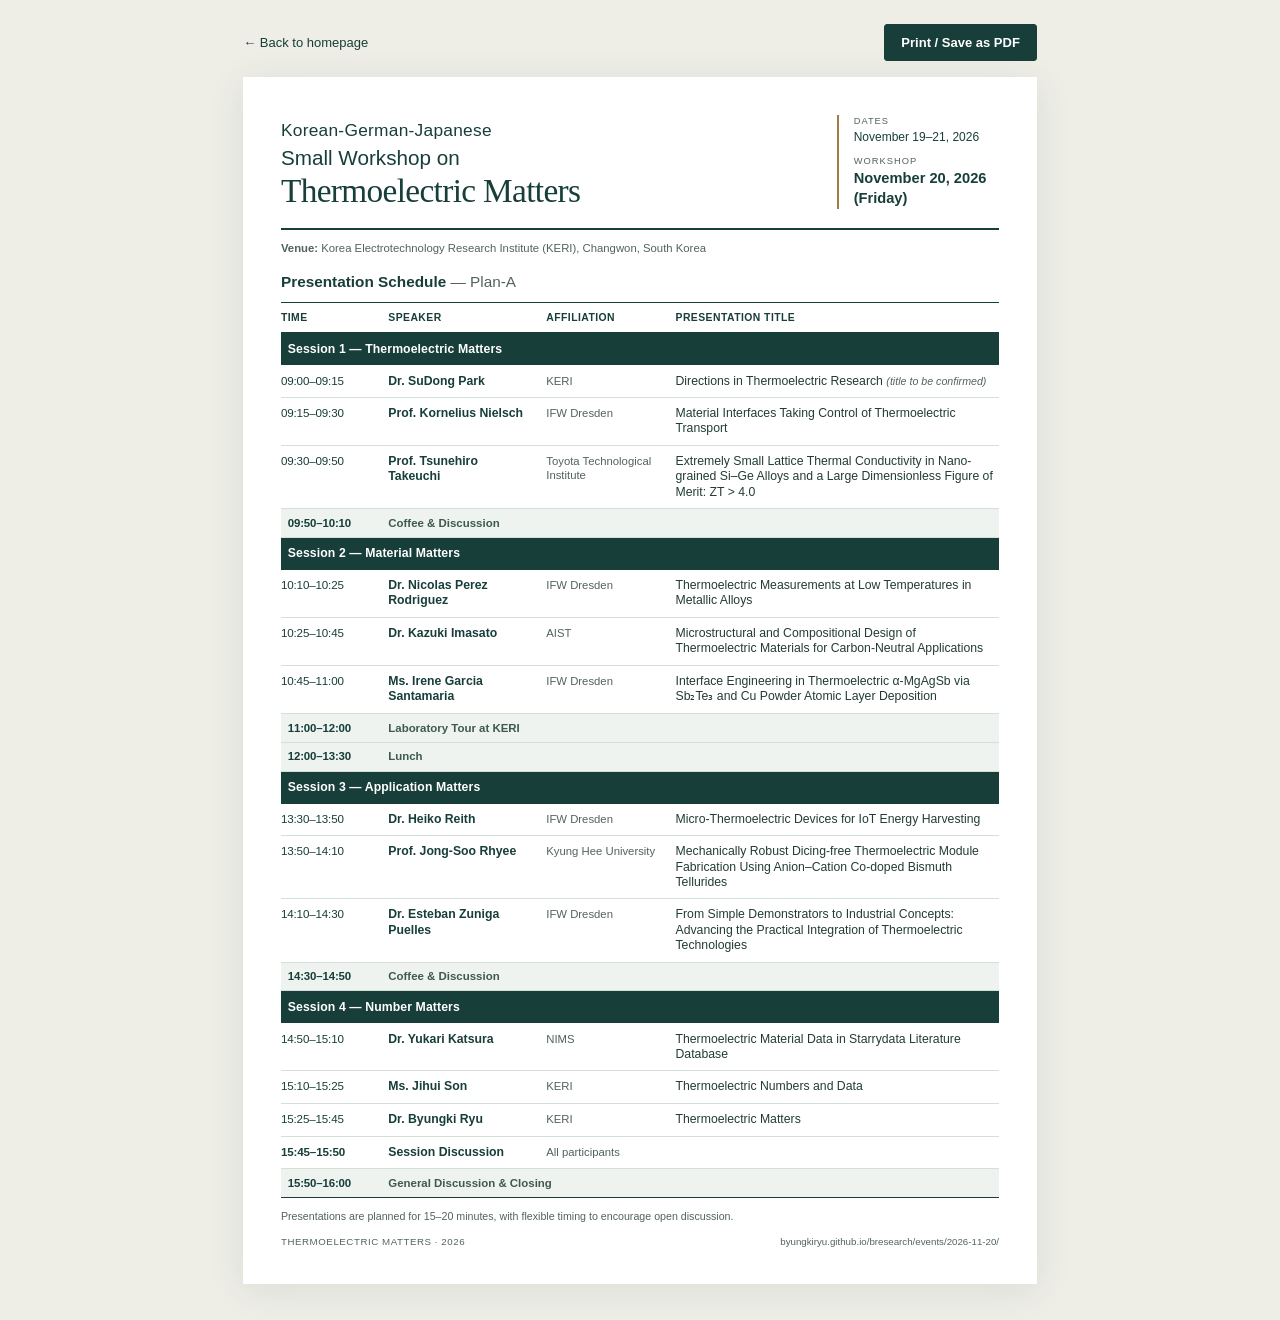
==== commit 386d1bc1: "Reorder workshop Plan-A sessions and presentation times Move Material Matters to Session 2, Applicat" ====
--- a/src/events/2026-11-20/index.html
+++ b/src/events/2026-11-20/index.html
@@ -123,30 +123,30 @@
           <tr class="break"><td class="time">09:50–10:10</td><td colspan="3">Coffee &amp; Discussion</td></tr>
         </tbody>
         <tbody aria-labelledby="session-2">
-          <tr class="session-heading"><th id="session-2" scope="rowgroup" colspan="4">Session 2 — Number Matters</th></tr>
-          <tr class="talk"><td class="time">10:10–10:25</td><td class="speaker">Dr. Yukari Katsura</td><td class="affiliation">NIMS</td><td class="title">Thermoelectric Material Data in Starrydata Literature Database</td></tr>
-          <tr class="talk"><td class="time">10:25–10:40</td><td class="speaker">Ms. Jihui Son</td><td class="affiliation">KERI</td><td class="title">Thermoelectric Numbers and Data</td></tr>
-          <tr class="talk"><td class="time">10:40–11:00</td><td class="speaker">Dr. Byungki Ryu</td><td class="affiliation">KERI</td><td class="title">Thermoelectric Matters</td></tr>
+          <tr class="session-heading"><th id="session-2" scope="rowgroup" colspan="4">Session 2 — Material Matters</th></tr>
+          <tr class="talk"><td class="time">10:10–10:25</td><td class="speaker">Dr. Nicolas Perez Rodriguez</td><td class="affiliation">IFW Dresden</td><td class="title">Thermoelectric Measurements at Low Temperatures in Metallic Alloys</td></tr>
+          <tr class="talk"><td class="time">10:25–10:45</td><td class="speaker">Dr. Kazuki Imasato</td><td class="affiliation">AIST</td><td class="title">Microstructural and Compositional Design of Thermoelectric Materials for Carbon-Neutral Applications</td></tr>
+          <tr class="talk"><td class="time">10:45–11:00</td><td class="speaker">Ms. Irene Garcia Santamaria</td><td class="affiliation">IFW Dresden</td><td class="title">Interface Engineering in Thermoelectric α-MgAgSb via Sb₂Te₃ and Cu Powder Atomic Layer Deposition</td></tr>
         </tbody>
         <tbody>
           <tr class="break"><td class="time">11:00–12:00</td><td colspan="3">Laboratory Tour at KERI</td></tr>
           <tr class="break"><td class="time">12:00–13:30</td><td colspan="3">Lunch</td></tr>
         </tbody>
         <tbody aria-labelledby="session-3">
-          <tr class="session-heading"><th id="session-3" scope="rowgroup" colspan="4">Session 3 — Material Matters</th></tr>
-          <tr class="talk"><td class="time">13:30–13:50</td><td class="speaker">Dr. Nicolas Perez Rodriguez</td><td class="affiliation">IFW Dresden</td><td class="title">Thermoelectric Measurements at Low Temperatures in Metallic Alloys</td></tr>
-          <tr class="talk"><td class="time">13:50–14:10</td><td class="speaker">Dr. Kazuki Imasato</td><td class="affiliation">AIST</td><td class="title">Microstructural and Compositional Design of Thermoelectric Materials for Carbon-Neutral Applications</td></tr>
-          <tr class="talk"><td class="time">14:10–14:25</td><td class="speaker">Ms. Irene Garcia Santamaria</td><td class="affiliation">IFW Dresden</td><td class="title">Interface Engineering in Thermoelectric α-MgAgSb via Sb₂Te₃ and Cu Powder Atomic Layer Deposition</td></tr>
-          <tr class="discussion"><td class="time">14:25–14:30</td><td class="speaker">Session Discussion</td><td class="affiliation">All participants</td><td class="title"></td></tr>
+          <tr class="session-heading"><th id="session-3" scope="rowgroup" colspan="4">Session 3 — Application Matters</th></tr>
+          <tr class="talk"><td class="time">13:30–13:50</td><td class="speaker">Dr. Heiko Reith</td><td class="affiliation">IFW Dresden</td><td class="title">Micro-Thermoelectric Devices for IoT Energy Harvesting</td></tr>
+          <tr class="talk"><td class="time">13:50–14:10</td><td class="speaker">Prof. Jong-Soo Rhyee</td><td class="affiliation">Kyung Hee University</td><td class="title">Mechanically Robust Dicing-free Thermoelectric Module Fabrication Using Anion–Cation Co-doped Bismuth Tellurides</td></tr>
+          <tr class="talk"><td class="time">14:10–14:30</td><td class="speaker">Dr. Esteban Zuniga Puelles</td><td class="affiliation">IFW Dresden</td><td class="title">From Simple Demonstrators to Industrial Concepts: Advancing the Practical Integration of Thermoelectric Technologies</td></tr>
         </tbody>
         <tbody>
           <tr class="break"><td class="time">14:30–14:50</td><td colspan="3">Coffee &amp; Discussion</td></tr>
         </tbody>
         <tbody aria-labelledby="session-4">
-          <tr class="session-heading"><th id="session-4" scope="rowgroup" colspan="4">Session 4 — Application Matters</th></tr>
-          <tr class="talk"><td class="time">14:50–15:10</td><td class="speaker">Prof. Jong-Soo Rhyee</td><td class="affiliation">Kyung Hee University</td><td class="title">Mechanically Robust Dicing-free Thermoelectric Module Fabrication Using Anion–Cation Co-doped Bismuth Tellurides</td></tr>
-          <tr class="talk"><td class="time">15:10–15:30</td><td class="speaker">Dr. Heiko Reith</td><td class="affiliation">IFW Dresden</td><td class="title">Micro-Thermoelectric Devices for IoT Energy Harvesting</td></tr>
-          <tr class="talk"><td class="time">15:30–15:50</td><td class="speaker">Dr. Esteban Zuniga Puelles</td><td class="affiliation">IFW Dresden</td><td class="title">From Simple Demonstrators to Industrial Concepts: Advancing the Practical Integration of Thermoelectric Technologies</td></tr>
+          <tr class="session-heading"><th id="session-4" scope="rowgroup" colspan="4">Session 4 — Number Matters</th></tr>
+          <tr class="talk"><td class="time">14:50–15:10</td><td class="speaker">Dr. Yukari Katsura</td><td class="affiliation">NIMS</td><td class="title">Thermoelectric Material Data in Starrydata Literature Database</td></tr>
+          <tr class="talk"><td class="time">15:10–15:25</td><td class="speaker">Ms. Jihui Son</td><td class="affiliation">KERI</td><td class="title">Thermoelectric Numbers and Data</td></tr>
+          <tr class="talk"><td class="time">15:25–15:45</td><td class="speaker">Dr. Byungki Ryu</td><td class="affiliation">KERI</td><td class="title">Thermoelectric Matters</td></tr>
+          <tr class="discussion"><td class="time">15:45–15:50</td><td class="speaker">Session Discussion</td><td class="affiliation">All participants</td><td class="title"></td></tr>
         </tbody>
         <tbody>
           <tr class="break closing"><td class="time">15:50–16:00</td><td colspan="3">General Discussion &amp; Closing</td></tr>
@@ -154,7 +154,6 @@
       </table>
     </div>
     <p class="program-note">Presentations are planned for 15–20 minutes, with flexible timing to encourage open discussion.</p>
-    <p class="program-note">If the morning schedule runs late, Dr. Byungki Ryu’s presentation may be moved to the final presentation slot of the workshop.</p>
     <footer class="paper-footer"><span>THERMOELECTRIC MATTERS · 2026</span><a href="https://byungkiryu.github.io/bresearch/events/2026-11-20/">byungkiryu.github.io/bresearch/events/2026-11-20/</a></footer>
   </main>
   <script>document.getElementById('print-program').addEventListener('click', function () { window.print(); });</script>
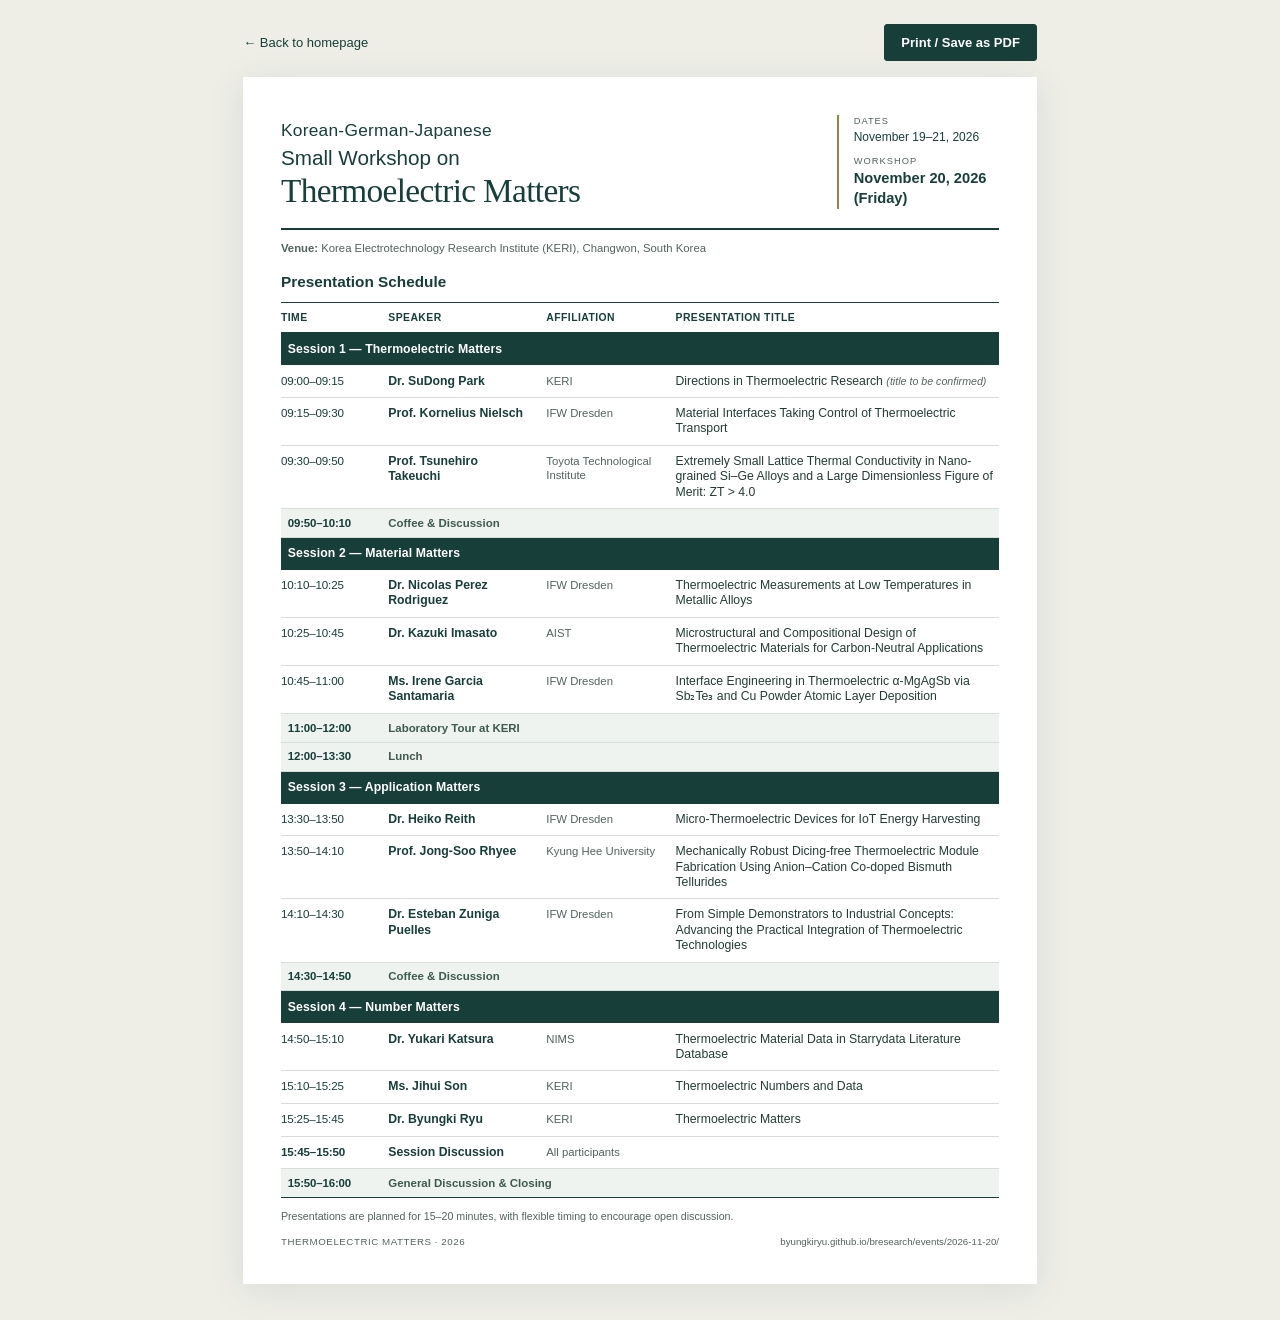
==== commit e76db1cc: "Remove Plan-A label from workshop schedule heading Keep the approved presentation schedule unchanged" ====
--- a/src/events/2026-11-20/index.html
+++ b/src/events/2026-11-20/index.html
@@ -107,7 +107,7 @@
     </header>
     <p class="venue"><strong>Venue:</strong> Korea Electrotechnology Research Institute (KERI), Changwon, South Korea</p>
     <div class="section-heading">
-      <h2>Presentation Schedule <span>— Plan-A</span></h2>
+      <h2>Presentation Schedule</h2>
     </div>
     <div class="schedule-scroll" role="region" aria-label="Workshop presentation schedule" tabindex="0">
       <table aria-label="Presentation schedule for November 20, 2026">
